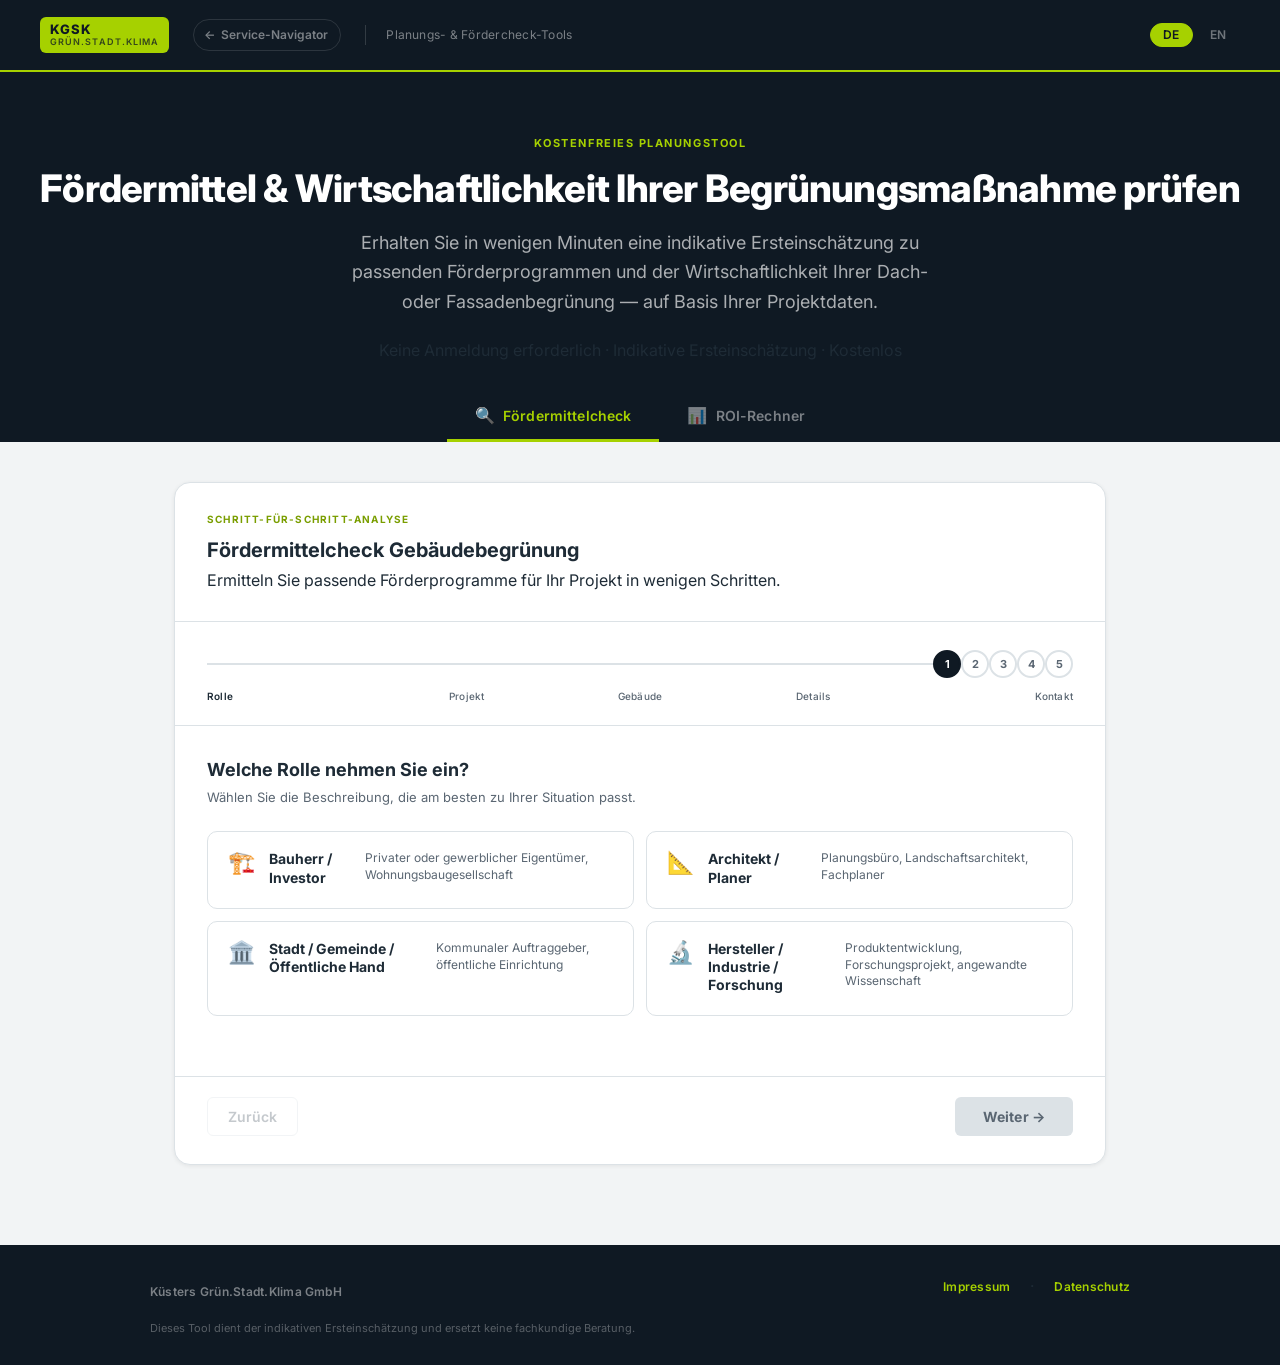
==== kgsk-tools.html @ 124f90be "Initial deploy: KGSK Service-Navigator staging" ====
<!DOCTYPE html>
<html lang="de">
<head>
<meta charset="UTF-8">
<meta name="viewport" content="width=device-width, initial-scale=1.0">
<title>Planungs-Tools — Küsters Grün.Stadt.Klima</title>
<meta name="description" content="Indikative Ersteinschätzung zu Fördermitteln und Wirtschaftlichkeit für Dach- und Fassadenbegrünungen — Küsters Grün.Stadt.Klima">
<link rel="preconnect" href="https://fonts.googleapis.com">
<link href="https://fonts.googleapis.com/css2?family=Inter:wght@300;400;500;600;700;800&display=swap" rel="stylesheet">
<link rel="stylesheet" href="styles.css">
</head>
<body>

<!-- ══════════════════════════════════════════
     HEADER
══════════════════════════════════════════ -->
<header class="site-header" role="banner">
  <a href="./projekt-navigator.html" class="logo-box" style="text-decoration:none;" aria-label="Zurück zum Service-Navigator">
    <div class="logo-name">KGSK</div>
    <div class="logo-sub">GRÜN.STADT.KLIMA</div>
  </a>
  <a href="./projekt-navigator.html" class="header-back-link" aria-label="Zum Service-Navigator">
    <span aria-hidden="true">←</span>
    <span data-i18n="nav_back_hub">Service-Navigator</span>
  </a>
  <span class="header-tagline" data-i18n="site_tagline">Planungs- &amp; Fördercheck-Tools</span>
  <div class="header-spacer"></div>
  <div class="lang-toggle" role="group" aria-label="Language selection">
    <button class="lang-btn active" id="lang-de" data-lang="de" onclick="KGSK_APP.setLang('de')" aria-label="Deutsch">DE</button>
    <button class="lang-btn" id="lang-en" data-lang="en" onclick="KGSK_APP.setLang('en')" aria-label="English">EN</button>
  </div>
</header>

<!-- ══════════════════════════════════════════
     HERO
══════════════════════════════════════════ -->
<section class="hero" aria-labelledby="hero-title">
  <div class="hero-eyebrow" data-i18n="hero_eyebrow">Kostenfreies Planungstool</div>
  <h1 id="hero-title" data-i18n="hero_title">Fördermittel &amp; Wirtschaftlichkeit Ihrer Begrünungsmaßnahme prüfen</h1>
  <p data-i18n="hero_subtitle">Erhalten Sie in wenigen Minuten eine indikative Ersteinschätzung zu passenden Förderprogrammen und der Wirtschaftlichkeit Ihrer Dach- oder Fassadenbegrünung.</p>
  <div class="hero-badge" data-i18n="hero_badge">Keine Anmeldung erforderlich · Indikative Ersteinschätzung · Kostenlos</div>

  <!-- Tab bar sits at bottom of hero -->
  <nav class="tab-bar" role="tablist" aria-label="Tools">
    <button class="tab-btn active" id="tab-fordermittelcheck" data-tab="fordermittelcheck" role="tab" aria-selected="true" aria-controls="panel-fordermittelcheck" onclick="KGSK_APP.switchTab('fordermittelcheck')">
      <span class="tab-icon" aria-hidden="true">🔍</span>
      <span data-i18n="tab_fmc">Fördermittelcheck</span>
    </button>
    <button class="tab-btn" id="tab-roi" data-tab="roi" role="tab" aria-selected="false" aria-controls="panel-roi" onclick="KGSK_APP.switchTab('roi')">
      <span class="tab-icon" aria-hidden="true">📊</span>
      <span data-i18n="tab_roi">ROI-Rechner</span>
    </button>
  </nav>
</section>

<!-- ══════════════════════════════════════════
     MAIN CONTENT
══════════════════════════════════════════ -->
<main class="main-wrap">

  <!-- ─────────────────────────────────────
       TOOL: FÖRDERMITTELCHECK
  ───────────────────────────────────────── -->
  <div class="tool-panel active" id="panel-fordermittelcheck" data-panel="fordermittelcheck" role="tabpanel" aria-labelledby="tab-fordermittelcheck">
    <div class="card">

      <!-- Card header -->
      <div class="card-header">
        <div class="eyebrow-sm" data-i18n="fmc_eyebrow">Schritt-für-Schritt-Analyse</div>
        <h2 data-i18n="fmc_title">Fördermittelcheck Gebäudebegrünung</h2>
        <p data-i18n="fmc_subtitle">Ermitteln Sie passende Förderprogramme für Ihr Projekt in wenigen Schritten.</p>
      </div>

      <!-- Progress stepper -->
      <div class="progress-wrap" id="fmc-progress" aria-label="Fortschritt">
        <div class="progress-steps" id="progress-dots">
          <div class="progress-line" id="fmc-progress-line" style="width:0%"></div>
          <div class="step-dot active" id="dot-0">1</div>
          <div class="step-dot" id="dot-1">2</div>
          <div class="step-dot" id="dot-2">3</div>
          <div class="step-dot" id="dot-3">4</div>
          <div class="step-dot" id="dot-4">5</div>
        </div>
        <div class="progress-labels">
          <span class="step-label active" id="lbl-0" data-i18n="step_label_1">Rolle</span>
          <span class="step-label" id="lbl-1" data-i18n="step_label_2">Projekt</span>
          <span class="step-label" id="lbl-2" data-i18n="step_label_3">Gebäude</span>
          <span class="step-label" id="lbl-3" data-i18n="step_label_4">Details</span>
          <span class="step-label" id="lbl-4" data-i18n="step_label_5">Kontakt</span>
        </div>
      </div>

      <!-- ── STEP 0: Actor ── -->
      <div class="fmc-step active" id="fmc-step-0" data-step="0" role="group" aria-labelledby="q-actor">
        <h3 class="step-q" id="q-actor" data-i18n="q_actor">Welche Rolle nehmen Sie ein?</h3>
        <p class="step-hint" data-i18n="q_actor_hint">Wählen Sie die Beschreibung, die am besten zu Ihrer Situation passt.</p>
        <div class="option-grid">
          <button class="option-card" data-key="actor" data-val="bauherr" onclick="KGSK_APP.selectOption('actor','bauherr')" type="button" aria-pressed="false">
            <div class="opt-icon" aria-hidden="true">🏗️</div>
            <div class="opt-title" data-i18n="actor_bauherr">Bauherr / Investor</div>
            <div class="opt-desc" data-i18n="actor_bauherr_desc">Privater oder gewerblicher Eigentümer, Wohnungsbaugesellschaft</div>
          </button>
          <button class="option-card" data-key="actor" data-val="architekt" onclick="KGSK_APP.selectOption('actor','architekt')" type="button" aria-pressed="false">
            <div class="opt-icon" aria-hidden="true">📐</div>
            <div class="opt-title" data-i18n="actor_architekt">Architekt / Planer</div>
            <div class="opt-desc" data-i18n="actor_architekt_desc">Planungsbüro, Landschaftsarchitekt, Fachplaner</div>
          </button>
          <button class="option-card" data-key="actor" data-val="kommune" onclick="KGSK_APP.selectOption('actor','kommune')" type="button" aria-pressed="false">
            <div class="opt-icon" aria-hidden="true">🏛️</div>
            <div class="opt-title" data-i18n="actor_kommune">Stadt / Gemeinde / Öffentliche Hand</div>
            <div class="opt-desc" data-i18n="actor_kommune_desc">Kommunaler Auftraggeber, öffentliche Einrichtung</div>
          </button>
          <button class="option-card" data-key="actor" data-val="hersteller" onclick="KGSK_APP.selectOption('actor','hersteller')" type="button" aria-pressed="false">
            <div class="opt-icon" aria-hidden="true">🔬</div>
            <div class="opt-title" data-i18n="actor_hersteller">Hersteller / Industrie / Forschung</div>
            <div class="opt-desc" data-i18n="actor_hersteller_desc">Produktentwicklung, Forschungsprojekt, angewandte Wissenschaft</div>
          </button>
        </div>
      </div>

      <!-- ── STEP 1: Project type ── -->
      <div class="fmc-step" id="fmc-step-1" data-step="1" role="group" aria-labelledby="q-project">
        <h3 class="step-q" id="q-project" data-i18n="q_project">Art der geplanten Begrünung?</h3>
        <p class="step-hint" data-i18n="q_project_hint">Wählen Sie die Maßnahme, die Ihrem Vorhaben am nächsten kommt.</p>
        <div class="option-grid">
          <button class="option-card" data-key="project" data-val="dach" onclick="KGSK_APP.selectOption('project','dach')" type="button" aria-pressed="false">
            <div class="opt-icon" aria-hidden="true">🌿</div>
            <div class="opt-title" data-i18n="proj_dach">Dachbegrünung</div>
            <div class="opt-desc" data-i18n="proj_dach_desc">Extensiv- oder Intensivbegrünung auf Flach- oder Schrägdach</div>
          </button>
          <button class="option-card" data-key="project" data-val="fassade" onclick="KGSK_APP.selectOption('project','fassade')" type="button" aria-pressed="false">
            <div class="opt-icon" aria-hidden="true">🌱</div>
            <div class="opt-title" data-i18n="proj_fassade">Fassadenbegrünung</div>
            <div class="opt-desc" data-i18n="proj_fassade_desc">Kletterpflanzen oder bodengebundene Fassadensysteme</div>
          </button>
          <button class="option-card" data-key="project" data-val="kombiniert" onclick="KGSK_APP.selectOption('project','kombiniert')" type="button" aria-pressed="false">
            <div class="opt-icon" aria-hidden="true">🏢</div>
            <div class="opt-title" data-i18n="proj_kombiniert">Dach + Fassade</div>
            <div class="opt-desc" data-i18n="proj_kombiniert_desc">Kombinierte Maßnahme für maximale Wirkung</div>
          </button>
          <button class="option-card" data-key="project" data-val="regenwasser" onclick="KGSK_APP.selectOption('project','regenwasser')" type="button" aria-pressed="false">
            <div class="opt-icon" aria-hidden="true">💧</div>
            <div class="opt-title" data-i18n="proj_regenwasser">Regenwassermanagement</div>
            <div class="opt-desc" data-i18n="proj_regenwasser_desc">Zisternen, Rigolen, Mulden, Versickerungsflächen</div>
          </button>
        </div>
      </div>

      <!-- ── STEP 2: Building type ── -->
      <div class="fmc-step" id="fmc-step-2" data-step="2" role="group" aria-labelledby="q-building">
        <h3 class="step-q" id="q-building" data-i18n="q_building">Art des Gebäudes?</h3>
        <p class="step-hint" data-i18n="q_building_hint">Der Gebäudetyp beeinflusst die Förderfähigkeit erheblich.</p>
        <div class="option-grid">
          <button class="option-card" data-key="building" data-val="neubau" onclick="KGSK_APP.selectOption('building','neubau')" type="button" aria-pressed="false">
            <div class="opt-icon" aria-hidden="true">🏗️</div>
            <div class="opt-title" data-i18n="build_neubau">Neubau</div>
            <div class="opt-desc" data-i18n="build_neubau_desc">Noch im Bau oder in Planung</div>
          </button>
          <button class="option-card" data-key="building" data-val="bestand" onclick="KGSK_APP.selectOption('building','bestand')" type="button" aria-pressed="false">
            <div class="opt-icon" aria-hidden="true">🏠</div>
            <div class="opt-title" data-i18n="build_bestand">Bestandsgebäude</div>
            <div class="opt-desc" data-i18n="build_bestand_desc">Sanierung oder Nachrüstung eines bestehenden Gebäudes</div>
          </button>
          <button class="option-card" data-key="building" data-val="oeffentlich" onclick="KGSK_APP.selectOption('building','oeffentlich')" type="button" aria-pressed="false">
            <div class="opt-icon" aria-hidden="true">🏛️</div>
            <div class="opt-title" data-i18n="build_oeffentlich">Öffentliches Gebäude</div>
            <div class="opt-desc" data-i18n="build_oeffentlich_desc">Schule, Verwaltung, Infrastruktur</div>
          </button>
          <button class="option-card" data-key="building" data-val="sozial" onclick="KGSK_APP.selectOption('building','sozial')" type="button" aria-pressed="false">
            <div class="opt-icon" aria-hidden="true">🏥</div>
            <div class="opt-title" data-i18n="build_sozial">Soziale Einrichtung</div>
            <div class="opt-desc" data-i18n="build_sozial_desc">Kindergarten, Pflegeeinrichtung, Gemeinschaftseinrichtung</div>
          </button>
        </div>
      </div>

      <!-- ── STEP 3: Details ── (populated by renderDetailsStep()) -->
      <div class="fmc-step" id="fmc-step-3" data-step="3" role="group" aria-labelledby="q-details">
        <!-- Populated dynamically by renderDetailsStep() in app.js -->
      </div>

      <!-- ── STEP 4: Lead capture ── (populated by renderLeadStep()) -->
      <div class="fmc-step" id="fmc-step-4" data-step="4" role="group" aria-labelledby="q-lead">
        <!-- Populated dynamically by renderLeadStep() in app.js -->
      </div>

      <!-- Step navigation -->
      <div class="step-nav" id="fmc-nav" role="navigation" aria-label="Schrittnavigation">
        <button class="btn-back" id="fmc-back" onclick="KGSK_APP.fmcBack()" disabled type="button">
          <span data-i18n="btn_back">Zurück</span>
        </button>
        <button class="btn-next" id="fmc-next" onclick="KGSK_APP.fmcNext()" disabled type="button">
          <span data-i18n="btn_next">Weiter</span>
          <span aria-hidden="true">→</span>
        </button>
      </div>

    </div><!-- /card -->

    <!-- Results wrapper (hidden until lead submitted) -->
    <div id="fmc-results-wrapper" style="display:none; margin-top: 32px;">
      <div id="fmc-results"></div>
    </div>

  </div><!-- /panel-fordermittelcheck -->


  <!-- ─────────────────────────────────────
       TOOL: ROI-RECHNER
  ───────────────────────────────────────── -->
  <div class="tool-panel" id="panel-roi" data-panel="roi" role="tabpanel" aria-labelledby="tab-roi">

    <div class="roi-intro">
      <div class="eyebrow-sm" data-i18n="roi_eyebrow">Wirtschaftlichkeitsanalyse</div>
      <h2 data-i18n="roi_title">ROI-Rechner Gebäudebegrünung</h2>
      <p data-i18n="roi_subtitle">Berechnen Sie Investitionskosten, Förderpotenzial und wirtschaftliche Effekte über einen 25-Jahres-Zeitraum.</p>
    </div>

    <div class="roi-layout">

      <!-- Inputs panel -->
      <div class="roi-inputs" role="form" aria-label="Eingabeparameter">
        <div class="panel-label" data-i18n="roi_inputs_label">Eingaben</div>

        <!-- Area -->
        <div class="roi-field">
          <label for="roi-area">
            <span data-i18n="roi_area_label">Begrünungsfläche</span>
            <span class="val" id="roi-area-val">300 m²</span>
          </label>
          <input type="range" id="roi-area" min="50" max="5000" step="50" value="300" aria-valuemin="50" aria-valuemax="5000" aria-valuenow="300">
          <div class="range-ends"><span>50 m²</span><span>5.000 m²</span></div>
        </div>

        <!-- Quality -->
        <div class="roi-field">
          <label for="roi-quality">
            <span data-i18n="roi_quality_label">Ausstattungsqualität</span>
            <span class="val" id="roi-quality-val">Standard</span>
          </label>
          <input type="range" id="roi-quality" min="1" max="3" step="1" value="2" aria-valuemin="1" aria-valuemax="3" aria-valuenow="2">
          <div class="range-ends"><span data-i18n="roi_quality_min">Einfach</span><span data-i18n="roi_quality_max">Premium</span></div>
        </div>

        <!-- Type selector -->
        <div class="type-group">
          <div class="type-group-label" data-i18n="roi_type_label">Begrünungsart</div>
          <div class="type-options" role="radiogroup" aria-label="Begrünungsart">
            <button class="type-btn active" id="type-extensiv" onclick="KGSK_APP.setROIType('extensiv')" type="button" role="radio" aria-checked="true">
              <span class="t-icon" aria-hidden="true">🌿</span>
              <span>
                <div class="t-name" data-i18n="type_extensiv">Extensivbegrünung</div>
                <div class="t-sub" data-i18n="type_extensiv_sub">Sedum, Moos, Kräuter</div>
              </span>
              <span class="t-price">40–85 €/m²</span>
            </button>
            <button class="type-btn" id="type-intensiv" onclick="KGSK_APP.setROIType('intensiv')" type="button" role="radio" aria-checked="false">
              <span class="t-icon" aria-hidden="true">🌳</span>
              <span>
                <div class="t-name" data-i18n="type_intensiv">Intensivbegrünung</div>
                <div class="t-sub" data-i18n="type_intensiv_sub">Stauden, Sträucher, Bäume</div>
              </span>
              <span class="t-price">120–320 €/m²</span>
            </button>
            <button class="type-btn" id="type-fassade" onclick="KGSK_APP.setROIType('fassade')" type="button" role="radio" aria-checked="false">
              <span class="t-icon" aria-hidden="true">🌱</span>
              <span>
                <div class="t-name" data-i18n="type_fassade">Fassadenbegrünung</div>
                <div class="t-sub" data-i18n="type_fassade_sub">Kletterpflanzen, Systeme</div>
              </span>
              <span class="t-price">80–210 €/m²</span>
            </button>
            <button class="type-btn" id="type-regenwasser" onclick="KGSK_APP.setROIType('regenwasser')" type="button" role="radio" aria-checked="false">
              <span class="t-icon" aria-hidden="true">💧</span>
              <span>
                <div class="t-name" data-i18n="type_regenwasser">Regenwassermanagement</div>
                <div class="t-sub" data-i18n="type_regenwasser_sub">Zisterne, Rigole, Mulde <span class="water-tag">Wassergebühr</span></div>
              </span>
              <span class="t-price">50–140 €/m²</span>
            </button>
          </div>
        </div>

        <!-- Bundesland -->
        <div class="land-field roi-field">
          <label class="field-label" for="roi-land" data-i18n="roi_land_label">Bundesland</label>
          <select id="roi-land" class="fmc-select" onchange="KGSK_APP.setROILand(this.value)" aria-label="Bundesland auswählen">
            <option value="nrw">Nordrhein-Westfalen</option>
            <option value="bay">Bayern</option>
            <option value="baw">Baden-Württemberg</option>
            <option value="ber">Berlin</option>
            <option value="bra">Brandenburg</option>
            <option value="bre">Bremen</option>
            <option value="ham">Hamburg</option>
            <option value="hes">Hessen</option>
            <option value="mvo">Mecklenburg-Vorpommern</option>
            <option value="nie">Niedersachsen</option>
            <option value="rhe">Rheinland-Pfalz</option>
            <option value="saa">Saarland</option>
            <option value="sac">Sachsen</option>
            <option value="sat">Sachsen-Anhalt</option>
            <option value="sch">Schleswig-Holstein</option>
            <option value="thu">Thüringen</option>
          </select>
        </div>

        <!-- Context -->
        <div class="roi-field">
          <label class="field-label" for="roi-context" data-i18n="roi_context_label">Standortkontext</label>
          <select id="roi-context" class="fmc-select" onchange="KGSK_APP.setROIContext(this.value)">
            <option value="elevated" data-i18n-opt="ctx_elevated">Erhöht / Dachebene</option>
            <option value="street_level" data-i18n-opt="ctx_street">Straßenniveau / Erdgeschoss</option>
            <option value="courtyard" data-i18n-opt="ctx_courtyard">Innenhof / rückwärtig</option>
          </select>
        </div>

        <!-- Substrate depth (for biodiversity) -->
        <div class="roi-field" id="roi-substrate-wrap">
          <label class="field-label" data-i18n="roi_substrate_label">Substrattiefe</label>
          <div class="size-btn-group" id="roi-substrate-btns">
            <button class="size-btn active" data-val="shallow" onclick="KGSK_APP.setROISubstrate('shallow')" data-i18n="substrate_shallow">Flach (&lt;8 cm)</button>
            <button class="size-btn" data-val="medium" onclick="KGSK_APP.setROISubstrate('medium')" data-i18n="substrate_medium">Mittel (8–25 cm)</button>
            <button class="size-btn" data-val="deep" onclick="KGSK_APP.setROISubstrate('deep')" data-i18n="substrate_deep">Tief (&gt;25 cm)</button>
          </div>
        </div>

        <!-- Vegetation diversity -->
        <div class="roi-field">
          <label class="field-label" data-i18n="roi_vegdiv_label">Artenvielfalt</label>
          <div class="size-btn-group">
            <button class="size-btn" data-val="mono" onclick="KGSK_APP.setROIVegDiv('mono')" data-i18n="vegdiv_mono">Monokultur</button>
            <button class="size-btn active" data-val="mixed" onclick="KGSK_APP.setROIVegDiv('mixed')" data-i18n="vegdiv_mixed">Gemischt</button>
            <button class="size-btn" data-val="diverse" onclick="KGSK_APP.setROIVegDiv('diverse')" data-i18n="vegdiv_diverse">Artenreich</button>
          </div>
        </div>

        <!-- Building use -->
        <div class="roi-field">
          <label class="field-label" for="roi-building-use" data-i18n="roi_building_use_label">Nutzung</label>
          <select id="roi-building-use" class="fmc-select" onchange="KGSK_APP.setROIBuildingUse(this.value)">
            <option value="commercial" data-i18n="use_commercial">Gewerblich</option>
            <option value="residential" data-i18n="use_residential">Wohngebäude</option>
            <option value="public" data-i18n="use_public">Öffentlich</option>
            <option value="industrial" data-i18n="use_industrial">Industrie</option>
          </select>
        </div>

      </div><!-- /roi-inputs -->

      <!-- Results panel -->
      <div class="roi-results" aria-live="polite" aria-label="Berechnungsergebnisse">
        <div class="panel-label" data-i18n="roi_results_label">Ergebnisse</div>

        <!-- Primary metrics (investment/cost) -->
        <div class="result-primary" role="region" aria-label="Hauptkennzahlen">
          <div class="rp-block">
            <div class="rp-label" data-i18n="roi_total_cost">Investitionskosten (gesamt)</div>
            <div class="rp-value" id="roi-total-cost">—</div>
            <div class="rp-note" data-i18n="roi_cost_note">inkl. Planung &amp; Material</div>
          </div>
          <div class="rp-block">
            <div class="rp-label" data-i18n="roi_net_cost">Nettokosten nach Förderung</div>
            <div class="rp-value green" id="roi-net-cost">—</div>
            <div class="rp-note" data-i18n="roi_net_note">nach indikativer Förderquote</div>
          </div>
        </div>

        <!-- Monetized benefits section -->
        <div class="benefits-section" id="roi-benefits-section">

          <!-- Section heading -->
          <div class="benefits-section-heading">
            <span data-i18n="benefits_heading">Nutzenübersicht (25-Jahres-Betrachtung)</span>
          </div>

          <!-- Cash benefits: energy + stormwater -->
          <div class="benefit-category">
            <div class="benefit-cat-label">
              <span class="benefit-cat-icon">💶</span>
              <span data-i18n="benefit_cat_cash">Laufende Einsparungen</span>
              <span class="confidence-badge confidence-medium" data-i18n="conf_medium">Mittlere Konfidenz</span>
            </div>
            <div class="benefit-cards-row">
              <div class="benefit-card" id="ben-energy">
                <div class="bc-icon">⚡</div>
                <div class="bc-label" data-i18n="roi_energy_saving">Energieeinsparung</div>
                <div class="bc-value" id="ben-energy-val">—</div>
                <div class="bc-range" id="ben-energy-range">—</div>
                <div class="bc-period" data-i18n="over_25y">über 25 Jahre</div>
              </div>
              <div class="benefit-card" id="ben-stormwater">
                <div class="bc-icon">🌧️</div>
                <div class="bc-label" data-i18n="roi_rain_saving">Regenwasser-Einsparung</div>
                <div class="bc-value" id="ben-storm-val">—</div>
                <div class="bc-range" id="ben-storm-range">—</div>
                <div class="bc-period" data-i18n="over_25y">über 25 Jahre</div>
              </div>
            </div>
          </div>

          <!-- Deferred-cost benefit: roof lifespan -->
          <div class="benefit-category" id="ben-roof-wrap">
            <div class="benefit-cat-label">
              <span class="benefit-cat-icon">🏗️</span>
              <span data-i18n="benefit_cat_deferred">Verschobene Kosten</span>
              <span class="confidence-badge confidence-high" data-i18n="conf_high">Hohe Konfidenz</span>
            </div>
            <div class="benefit-cards-row">
              <div class="benefit-card benefit-card-wide" id="ben-roof">
                <div class="bc-icon">🏛️</div>
                <div class="bc-label" data-i18n="roof_lifespan_label">Dachlebensdauer-Verlängerung</div>
                <div class="bc-value" id="ben-roof-val">—</div>
                <div class="bc-range" id="ben-roof-range">—</div>
                <div class="bc-period" data-i18n="ben_roof_note">Verschobene Dacherneuerung (1 Zyklus)</div>
                <div class="bc-assumption" id="ben-roof-assumption">—</div>
              </div>
            </div>
          </div>

          <!-- Locked detail nudge -->
          <div class="locked-nudge" id="roi-locked-nudge"></div>

          <!-- Payback bar -->
          <div class="payback-section">
            <div class="payback-header">
              <span class="pb-label" data-i18n="roi_payback">Amortisationsdauer</span>
              <span class="pb-value" id="roi-payback-val">—</span>
            </div>
            <div class="pb-track" id="roi-payback-bar-wrap">
              <div class="pb-fill good" id="roi-payback-bar" style="width:0%"></div>
            </div>
            <div class="pb-scale">
              <span>0</span><span>5</span><span>10</span><span>15</span><span>20</span>
              <span data-i18n="roi_payback_25">25 J.</span>
            </div>
          </div>

          <!-- Co-benefits (scored) -->
          <div class="benefit-category cobenefit-category">
            <div class="benefit-cat-label">
              <span class="benefit-cat-icon">🌿</span>
              <span data-i18n="benefit_cat_co">Co-Benefits (indikativ)</span>
              <span class="confidence-badge confidence-lower" data-i18n="conf_lower">Proxy-Bewertung</span>
            </div>
            <p class="section-note" id="roi-strategic-note"></p>
            <div class="cobenefit-cards">
              <!-- Biodiversity -->
              <div class="cobenefit-card" id="cob-biodiversity">
                <div class="cob-icon">🦋</div>
                <div class="cob-label" data-i18n="cob_biodiversity">Biodiversität</div>
                <div class="cob-score-wrap">
                  <div class="cob-bar-track">
                    <div class="cob-bar-fill cob-bar-bio" id="cob-bio-bar" style="width:0%"></div>
                  </div>
                  <div class="cob-score" id="cob-bio-score">—</div>
                </div>
                <div class="cob-label-val" id="cob-bio-label">—</div>
              </div>
              <!-- Air quality -->
              <div class="cobenefit-card" id="cob-airquality">
                <div class="cob-icon">💨</div>
                <div class="cob-label" data-i18n="cob_airquality">Luftqualität</div>
                <div class="cob-score-wrap">
                  <div class="cob-bar-track">
                    <div class="cob-bar-fill cob-bar-air" id="cob-air-bar" style="width:0%"></div>
                  </div>
                  <div class="cob-score" id="cob-air-score">—</div>
                </div>
                <div class="cob-label-val" id="cob-air-label">—</div>
              </div>
              <!-- Aesthetics -->
              <div class="cobenefit-card" id="cob-aesthetics">
                <div class="cob-icon">✨</div>
                <div class="cob-label" data-i18n="cob_aesthetics">Ästhetik / Aufenthaltsqualität</div>
                <div class="cob-score-wrap">
                  <div class="cob-bar-track">
                    <div class="cob-bar-fill cob-bar-aes" id="cob-aes-bar" style="width:0%"></div>
                  </div>
                  <div class="cob-score" id="cob-aes-score">—</div>
                </div>
                <div class="cob-label-val" id="cob-aes-label">—</div>
              </div>
            </div>
          </div>

        </div><!-- /benefits-section -->

        <!-- Recommended next step -->
        <div class="next-step-banner" id="roi-next-step">
          <div class="nsb-icon">→</div>
          <div class="nsb-content">
            <div class="nsb-label" data-i18n="next_step_label">Empfohlener nächster Schritt</div>
            <div class="nsb-action" id="nsb-action-text">—</div>
            <div class="nsb-service" id="nsb-service-text">—</div>
          </div>
          <a href="https://kgsk.de/kontakt" class="btn-cta-sm" target="_blank" rel="noopener noreferrer" data-i18n="cta_btn_primary" onclick="window.KGSK_ANALYTICS && KGSK_ANALYTICS.ctaClick('roi_next_step','kgsk.de/kontakt')">Anfragen</a>
        </div>

        <!-- Methodology toggle -->
        <div class="methodology-panel">
          <button class="methodology-toggle" onclick="KGSK_APP.toggleMethodology()" type="button">
            <span data-i18n="methodology_toggle">Methodikhinweise anzeigen</span>
            <span class="toggle-arrow" id="method-arrow">▼</span>
          </button>
          <div class="methodology-content" id="methodology-content" style="display:none">
            <div id="methodology-text"><!-- populated by JS --></div>
          </div>
        </div>

        <!-- ROI disclaimer -->
        <p class="disclaimer-sm" data-i18n="roi_disclaimer">Alle Werte sind Richtwerte auf Basis typischer Marktdaten.</p>

      </div><!-- /roi-results -->
    </div><!-- /roi-layout -->

    <!-- ROI CTA -->
    <div class="fmc-cta" style="margin-top:32px;">
      <div class="fmc-cta-text">
        <h4 data-i18n="roi_cta_title">Genaue Wirtschaftlichkeitsberechnung gewünscht?</h4>
        <p data-i18n="roi_cta_desc">Unser Team erstellt Ihnen eine individuelle Wirtschaftlichkeitsanalyse auf Basis Ihrer konkreten Projektdaten.</p>
      </div>
      <a href="https://kgsk.de/kontakt" class="btn-cta" target="_blank" rel="noopener noreferrer" data-i18n="cta_btn_primary" onclick="window.KGSK_ANALYTICS && KGSK_ANALYTICS.ctaClick('roi_bottom_cta','kgsk.de/kontakt')">Kostenloses Erstgespräch anfragen</a>
    </div>

  </div><!-- /panel-roi -->

</main>

<!-- ══════════════════════════════════════════
     FOOTER
══════════════════════════════════════════ -->
<footer class="site-footer" role="contentinfo">
  <div class="footer-inner">
    <div class="footer-top">
      <span class="footer-brand">Küsters Grün.Stadt.Klima GmbH</span>
      <nav class="footer-links" aria-label="Rechtliche Links">
        <a href="https://kgsk.de/impressum" target="_blank" rel="noopener noreferrer">Impressum</a>
        <span aria-hidden="true">·</span>
        <a href="https://kgsk.de/datenschutz" target="_blank" rel="noopener noreferrer">Datenschutz</a>
      </nav>
    </div>
    <p class="footer-disclaimer" data-i18n="footer_disclaimer">Dieses Tool dient der indikativen Ersteinschätzung und ersetzt keine fachkundige Beratung.</p>
  </div>
</footer>

<!-- ══════════════════════════════════════════
     SCRIPTS (order matters)
══════════════════════════════════════════ -->
<script src="i18n.js"></script>
<script src="funding-data.js"></script>
<script src="scoring.js"></script>
<script src="benefit-model.js"></script>
<script src="kgsk-analytics.js"></script>
<script src="app.js"></script>

<!-- iframe height bridge — reports content height to parent via postMessage -->
<script>
(function() {
  if (window.self === window.top) return;
  var _lastH = 0;
  function postHeight() {
    var h = Math.max(document.body.scrollHeight, document.documentElement.scrollHeight);
    if (h === _lastH) return;
    _lastH = h;
    window.parent.postMessage({ type: 'kgsk_resize', height: h }, '*');
  }
  window.addEventListener('load', postHeight);
  window.addEventListener('resize', postHeight);
  if (window.MutationObserver) {
    new MutationObserver(postHeight).observe(document.body, { childList: true, subtree: true, attributes: true });
  }
  setInterval(postHeight, 800);
})();
</script>

</body>
</html>
---- styles.css ----
/* ============================================================
   KGSK Bilingual Lead Funnel Tool — styles.css v2.0
   Design system: dark / lime / blue / white
   ============================================================ */

/* 1. Design tokens
   ============================================================ */
:root {
  --dark:        #0F1923;
  --lime:        #A6D100;
  --lime-dark:   #7A9E00;
  --lime-hover:  #6A8A00;
  --lime-pale:   #F4FADC;
  --blue:        #1E5FA8;
  --blue-pale:   #E4EEF9;
  --text:        #1E2B36;
  --muted:       #5A6672;
  --bg:          #F2F4F5;
  --white:       #FFFFFF;
  --border:      #DCE2E6;
  --shadow-sm:   0 1px 4px rgba(0,0,0,0.07);
  --shadow:      0 4px 16px rgba(0,0,0,0.10);
  --shadow-lg:   0 8px 32px rgba(0,0,0,0.12);
  --r:           10px;
  --r-sm:        6px;
  --r-lg:        16px;
  --gray-light:  #F7F8F9;
  --gray-mid:    #E5E7EB;
}

/* 2. Reset and base
   ============================================================ */
*, *::before, *::after {
  box-sizing: border-box;
  margin: 0;
  padding: 0;
}

body {
  font-family: 'Inter', -apple-system, BlinkMacSystemFont, 'Segoe UI', sans-serif;
  background: var(--bg);
  color: var(--text);
  font-size: 16px;
  line-height: 1.65;
  -webkit-font-smoothing: antialiased;
  -moz-osx-font-smoothing: grayscale;
}

a {
  color: var(--blue);
  text-decoration: underline;
  text-underline-offset: 2px;
}

a:hover {
  color: var(--dark);
}

button {
  font-family: inherit;
  cursor: pointer;
  border: none;
  background: none;
}

/* 3. Site header
   ============================================================ */
.site-header {
  background: var(--dark);
  position: sticky;
  top: 0;
  z-index: 100;
  height: 72px;
  padding: 0 40px;
  border-bottom: 2px solid var(--lime);
  display: flex;
  align-items: center;
  gap: 24px;
}

.header-left {
  display: flex;
  align-items: center;
  gap: 20px;
  flex: 1;
}

.header-divider {
  width: 1px;
  height: 28px;
  background: rgba(255,255,255,0.15);
  flex-shrink: 0;
}

.header-spacer {
  flex: 1;
}

/* 4. Logo block
   ============================================================ */
.logo-box {
  display: flex;
  flex-direction: column;
  background: var(--lime);
  padding: 5px 10px;
  border-radius: var(--r-sm);
  flex-shrink: 0;
}

.logo-name {
  font-size: 13px;
  font-weight: 800;
  color: var(--dark);
  letter-spacing: 0.08em;
  text-transform: uppercase;
  line-height: 1.2;
}

.logo-sub {
  font-size: 9px;
  font-weight: 600;
  color: var(--dark);
  letter-spacing: 0.12em;
  text-transform: uppercase;
  opacity: 0.75;
  line-height: 1.2;
}

/* 5. Language toggle
   ============================================================ */
.lang-toggle {
  display: flex;
  align-items: center;
  gap: 4px;
  flex-shrink: 0;
}

.lang-btn {
  padding: 5px 12px;
  border-radius: 20px;
  font-size: 12px;
  font-weight: 600;
  letter-spacing: 0.05em;
  cursor: pointer;
  border: 1px solid transparent;
  color: rgba(255,255,255,0.4);
  background: transparent;
  transition: color 0.15s ease, background 0.15s ease;
  line-height: 1;
}

.lang-btn:hover {
  color: rgba(255,255,255,0.8);
}

.lang-btn.active {
  background: var(--lime);
  color: var(--dark);
  border-color: var(--lime);
}

/* 6a. Header back-link to Service-Navigator
   ============================================================ */
.header-back-link {
  display: flex;
  align-items: center;
  gap: 6px;
  font-size: 12px;
  font-weight: 600;
  color: rgba(255,255,255,0.45);
  text-decoration: none;
  padding: 5px 12px 5px 10px;
  border: 1px solid rgba(255,255,255,0.12);
  border-radius: 20px;
  transition: color 0.15s, border-color 0.15s, background 0.15s;
  white-space: nowrap;
  flex-shrink: 0;
}
.header-back-link:hover {
  color: var(--lime);
  border-color: rgba(166,209,0,0.35);
  background: rgba(166,209,0,0.07);
  text-decoration: none;
}

@media (max-width: 480px) {
  .header-back-link { display: none; }
}

/* 6. Header tagline
   ============================================================ */
.header-tagline {
  font-size: 12px;
  color: rgba(255,255,255,0.45);
  letter-spacing: 0.02em;
  padding-left: 20px;
  border-left: 1px solid rgba(255,255,255,0.15);
  white-space: nowrap;
}

/* 7. Hero section
   ============================================================ */
.hero {
  background: var(--dark);
  padding: 56px 40px 0;
  text-align: center;
}

.hero-eyebrow {
  display: inline-block;
  font-size: 11px;
  font-weight: 700;
  letter-spacing: 0.14em;
  text-transform: uppercase;
  color: var(--lime);
  margin-bottom: 14px;
}

.hero h1 {
  font-size: 38px;
  font-weight: 800;
  line-height: 1.2;
  color: var(--white);
  margin-bottom: 16px;
  letter-spacing: -0.02em;
}

.hero p {
  font-size: 18px;
  color: rgba(255,255,255,0.65);
  max-width: 600px;
  margin: 0 auto 20px;
}

.hero-badge {
  display: inline-flex;
  align-items: center;
  gap: 0;
  margin: 0 auto 28px;
}

.hero-badge span {
  font-size: 11px;
  font-weight: 500;
  color: rgba(255,255,255,0.45);
  padding: 0 10px;
  letter-spacing: 0.03em;
}

.hero-badge span:not(:last-child)::after {
  content: '·';
  margin-left: 10px;
  color: rgba(255,255,255,0.25);
}

/* 8. Tab bar
   ============================================================ */
.tab-bar {
  background: var(--dark);
  display: flex;
  justify-content: center;
  gap: 0;
  padding: 0 40px;
}

.tab-btn {
  display: flex;
  align-items: center;
  gap: 8px;
  padding: 14px 28px;
  font-size: 14px;
  font-weight: 600;
  color: rgba(255,255,255,0.45);
  background: transparent;
  border: none;
  border-bottom: 3px solid transparent;
  cursor: pointer;
  transition: color 0.15s ease, border-color 0.15s ease;
  letter-spacing: 0.01em;
  white-space: nowrap;
}

.tab-btn:hover {
  color: rgba(255,255,255,0.75);
}

.tab-btn.active {
  color: var(--lime);
  border-bottom-color: var(--lime);
}

.tab-btn .tab-icon {
  font-size: 16px;
}

/* 9. Main content wrapper
   ============================================================ */
.main-wrap {
  max-width: 980px;
  margin: 0 auto;
  padding: 40px 24px 80px;
}

/* 10. Tool panel
    ============================================================ */
.tool-panel {
  display: none;
}

.tool-panel.active {
  display: block;
}

/* 11. Card
    ============================================================ */
.card {
  background: var(--white);
  border: 1px solid var(--border);
  border-radius: var(--r-lg);
  box-shadow: var(--shadow-sm);
  overflow: hidden;
}

.card-header {
  padding: 28px 32px;
  border-bottom: 1px solid var(--border);
}

.card-header h2 {
  font-size: 20px;
  font-weight: 700;
  color: var(--text);
  margin-top: 6px;
}

.card-body {
  padding: 32px;
}

/* 12. Eyebrow
    ============================================================ */
.eyebrow-sm {
  display: block;
  font-size: 10px;
  font-weight: 700;
  letter-spacing: 0.12em;
  text-transform: uppercase;
  color: var(--lime-dark);
  margin-bottom: 4px;
}

/* 13. Progress stepper
    ============================================================ */
.progress-wrap {
  padding: 28px 32px 20px;
  border-bottom: 1px solid var(--border);
  background: var(--white);
}

.progress-steps {
  display: flex;
  align-items: center;
  gap: 0;
  position: relative;
  margin-bottom: 10px;
}

.step-dot {
  width: 28px;
  height: 28px;
  border-radius: 50%;
  border: 2px solid var(--border);
  background: var(--white);
  display: flex;
  align-items: center;
  justify-content: center;
  font-size: 11px;
  font-weight: 700;
  color: var(--muted);
  z-index: 2;
  flex-shrink: 0;
  transition: background 0.2s ease, border-color 0.2s ease, color 0.2s ease;
}

.step-dot.done {
  background: var(--lime-dark);
  border-color: var(--lime-dark);
  color: var(--white);
}

.step-dot.active {
  background: var(--dark);
  border-color: var(--dark);
  color: var(--white);
}

.progress-line {
  flex: 1;
  height: 2px;
  background: var(--border);
  position: relative;
  z-index: 1;
}

.progress-line-fill {
  height: 100%;
  background: var(--lime-dark);
  transition: width 0.35s ease;
}

.progress-labels {
  display: flex;
  align-items: flex-start;
  margin-top: 8px;
}

.step-label {
  font-size: 10px;
  color: var(--muted);
  font-weight: 500;
  letter-spacing: 0.02em;
  flex: 1;
  text-align: center;
  transition: color 0.2s ease;
}

.step-label:first-child {
  text-align: left;
}

.step-label:last-child {
  text-align: right;
}

.step-label.active {
  color: var(--text);
  font-weight: 600;
}

/* 14. Step content
    ============================================================ */
.fmc-step {
  display: none;
  padding: 32px;
}

.fmc-step.active {
  display: block;
}

.step-q {
  font-size: 18px;
  font-weight: 700;
  color: var(--text);
  margin-bottom: 6px;
  line-height: 1.35;
}

.step-hint {
  font-size: 13px;
  color: var(--muted);
  margin-bottom: 24px;
  line-height: 1.5;
}

/* 15. Option cards
    ============================================================ */
.option-grid {
  display: grid;
  grid-template-columns: 1fr 1fr;
  gap: 12px;
  margin-bottom: 28px;
}

.option-card {
  border: 1.5px solid var(--border);
  border-radius: var(--r);
  padding: 18px 20px;
  cursor: pointer;
  background: var(--white);
  transition: border-color 0.15s ease, background 0.15s ease, box-shadow 0.15s ease;
  display: flex;
  align-items: flex-start;
  gap: 14px;
  text-align: left;
}

.option-card:hover {
  background: var(--lime-pale);
  border-color: var(--lime-dark);
}

.option-card.selected {
  border-color: var(--lime-dark);
  background: var(--lime-pale);
  box-shadow: 0 0 0 3px rgba(122,158,0,0.15);
}

.opt-icon {
  font-size: 22px;
  line-height: 1;
  flex-shrink: 0;
  margin-top: 1px;
}

.opt-title {
  font-size: 14px;
  font-weight: 700;
  color: var(--text);
  line-height: 1.3;
  margin-bottom: 3px;
}

.opt-desc {
  font-size: 12px;
  color: var(--muted);
  line-height: 1.4;
}

/* 16. Step 4 details
    ============================================================ */
.two-col {
  display: grid;
  grid-template-columns: 1fr 1fr;
  gap: 20px;
  margin-bottom: 24px;
}

.field-label {
  display: block;
  font-size: 12px;
  font-weight: 600;
  color: var(--text);
  margin-bottom: 7px;
  letter-spacing: 0.02em;
}

select {
  width: 100%;
  padding: 10px 14px;
  border: 1.5px solid var(--border);
  border-radius: var(--r-sm);
  font-family: inherit;
  font-size: 14px;
  color: var(--text);
  background: var(--white);
  appearance: none;
  -webkit-appearance: none;
  background-image: url("data:image/svg+xml,%3Csvg xmlns='http://www.w3.org/2000/svg' width='12' height='8' viewBox='0 0 12 8'%3E%3Cpath d='M1 1l5 5 5-5' stroke='%235A6672' stroke-width='1.5' fill='none' stroke-linecap='round' stroke-linejoin='round'/%3E%3C/svg%3E");
  background-repeat: no-repeat;
  background-position: right 12px center;
  padding-right: 36px;
  cursor: pointer;
  transition: border-color 0.15s ease, box-shadow 0.15s ease;
}

select:focus {
  outline: none;
  border-color: var(--lime-dark);
  box-shadow: 0 0 0 3px rgba(122,158,0,0.15);
}

.size-options {
  display: grid;
  grid-template-columns: repeat(3, 1fr);
  gap: 8px;
}

.size-btn {
  padding: 10px 8px;
  border: 1.5px solid var(--border);
  border-radius: var(--r-sm);
  background: var(--white);
  font-family: inherit;
  font-size: 13px;
  font-weight: 600;
  color: var(--text);
  cursor: pointer;
  text-align: center;
  transition: border-color 0.15s ease, background 0.15s ease;
}

.size-btn:hover {
  border-color: var(--lime-dark);
  background: var(--lime-pale);
}

.size-btn.selected {
  border-color: var(--lime-dark);
  background: var(--lime-pale);
  color: var(--lime-dark);
}

/* 17. Navigation buttons
    ============================================================ */
.step-nav {
  display: flex;
  align-items: center;
  justify-content: space-between;
  padding: 20px 32px 28px;
  border-top: 1px solid var(--border);
  gap: 12px;
}

.btn-back {
  padding: 10px 20px;
  border: 1.5px solid var(--border);
  border-radius: var(--r-sm);
  font-size: 14px;
  font-weight: 600;
  color: var(--muted);
  background: var(--white);
  cursor: pointer;
  transition: border-color 0.15s ease, color 0.15s ease;
}

.btn-back:hover {
  border-color: var(--text);
  color: var(--text);
}

.btn-back:disabled {
  opacity: 0.35;
  cursor: not-allowed;
}

.btn-next {
  padding: 11px 28px;
  background: var(--lime-dark);
  color: var(--white);
  border: none;
  border-radius: var(--r-sm);
  font-size: 14px;
  font-weight: 700;
  cursor: pointer;
  letter-spacing: 0.01em;
  transition: background 0.15s ease, box-shadow 0.15s ease;
}

.btn-next:hover {
  background: var(--lime-hover);
  box-shadow: 0 2px 8px rgba(106,138,0,0.35);
}

.btn-next:disabled {
  background: var(--border);
  color: var(--muted);
  cursor: not-allowed;
  box-shadow: none;
}

/* 18. Lead capture form
    ============================================================ */
.lead-step {
  padding: 32px;
}

.lead-form {
  margin-top: 24px;
}

.form-row {
  display: grid;
  grid-template-columns: 1fr 1fr;
  gap: 16px;
  margin-bottom: 16px;
}

.form-group {
  display: flex;
  flex-direction: column;
  margin-bottom: 16px;
}

.form-label {
  font-size: 12px;
  font-weight: 600;
  color: var(--text);
  margin-bottom: 7px;
  letter-spacing: 0.02em;
}

.form-label .required {
  color: #C0392B;
  margin-left: 2px;
}

.form-input {
  padding: 10px 14px;
  border: 1.5px solid var(--border);
  border-radius: var(--r-sm);
  font-family: inherit;
  font-size: 14px;
  color: var(--text);
  background: var(--white);
  transition: border-color 0.15s ease, box-shadow 0.15s ease;
  width: 100%;
}

.form-input::placeholder {
  color: var(--muted);
  opacity: 0.7;
}

.form-input:focus {
  outline: none;
  border-color: var(--lime-dark);
  box-shadow: 0 0 0 3px rgba(122,158,0,0.15);
}

.form-select {
  padding: 10px 14px;
  border: 1.5px solid var(--border);
  border-radius: var(--r-sm);
  font-family: inherit;
  font-size: 14px;
  color: var(--text);
  background: var(--white);
  appearance: none;
  -webkit-appearance: none;
  background-image: url("data:image/svg+xml,%3Csvg xmlns='http://www.w3.org/2000/svg' width='12' height='8' viewBox='0 0 12 8'%3E%3Cpath d='M1 1l5 5 5-5' stroke='%235A6672' stroke-width='1.5' fill='none' stroke-linecap='round' stroke-linejoin='round'/%3E%3C/svg%3E");
  background-repeat: no-repeat;
  background-position: right 12px center;
  padding-right: 36px;
  transition: border-color 0.15s ease, box-shadow 0.15s ease;
  width: 100%;
  cursor: pointer;
}

.form-select:focus {
  outline: none;
  border-color: var(--lime-dark);
  box-shadow: 0 0 0 3px rgba(122,158,0,0.15);
}

.radio-group {
  display: flex;
  flex-direction: column;
  gap: 8px;
  margin-bottom: 16px;
}

.radio-opt {
  display: flex;
  align-items: flex-start;
  gap: 10px;
  padding: 12px 16px;
  border: 1.5px solid var(--border);
  border-radius: var(--r-sm);
  cursor: pointer;
  transition: border-color 0.15s ease, background 0.15s ease;
}

.radio-opt:hover {
  border-color: var(--lime-dark);
  background: var(--lime-pale);
}

.radio-opt input[type="radio"] {
  margin-top: 2px;
  accent-color: var(--lime-dark);
  flex-shrink: 0;
}

.radio-opt input[type="radio"]:checked + label {
  color: var(--text);
  font-weight: 600;
}

.radio-opt label {
  font-size: 13px;
  color: var(--text);
  cursor: pointer;
  line-height: 1.45;
}

.consent-block {
  background: var(--bg);
  border: 1px solid var(--border);
  border-radius: var(--r-sm);
  padding: 14px 16px;
  margin-top: 8px;
}

.consent-check {
  display: flex;
  align-items: flex-start;
  gap: 10px;
}

.consent-check input[type="checkbox"] {
  margin-top: 3px;
  accent-color: var(--lime-dark);
  flex-shrink: 0;
}

.consent-check label {
  font-size: 12px;
  color: var(--muted);
  line-height: 1.5;
  cursor: pointer;
}

/* 19. Results section
    ============================================================ */
.fmc-results {
  padding: 32px;
}

.results-summary {
  background: var(--lime-pale);
  border: 1.5px solid var(--lime-dark);
  border-radius: var(--r);
  padding: 24px;
  margin-bottom: 28px;
}

.results-summary h3 {
  font-size: 15px;
  font-weight: 700;
  color: var(--text);
  margin-bottom: 4px;
}

.result-potential {
  display: flex;
  align-items: baseline;
  gap: 8px;
  margin-top: 8px;
}

.pot-amount {
  font-size: 32px;
  font-weight: 800;
  color: var(--lime-dark);
  line-height: 1;
  letter-spacing: -0.02em;
}

.pot-label {
  font-size: 14px;
  color: var(--muted);
}

.programs-list {
  display: flex;
  flex-direction: column;
  gap: 14px;
  margin-bottom: 28px;
}

.program-card {
  background: var(--white);
  border: 1px solid var(--border);
  border-radius: var(--r);
  padding: 20px 24px;
  display: grid;
  grid-template-columns: auto 1fr;
  gap: 16px;
  align-items: start;
  box-shadow: var(--shadow-sm);
  transition: box-shadow 0.15s ease;
}

.program-card:hover {
  box-shadow: var(--shadow);
}

.program-card.highlight {
  background: var(--lime-pale);
  border-color: var(--lime-dark);
}

.prog-badge {
  padding: 4px 9px;
  border-radius: 20px;
  font-size: 10px;
  font-weight: 700;
  letter-spacing: 0.08em;
  text-transform: uppercase;
  white-space: nowrap;
}

.prog-badge.federal {
  background: var(--dark);
  color: var(--lime);
}

.prog-badge.land {
  background: var(--blue-pale);
  color: var(--blue);
}

.prog-badge.kommunal {
  background: #EEF4EE;
  color: #2D6A2D;
}

.prog-badge.steuer {
  background: #FFF3E0;
  color: #B45309;
}

.prog-badge.spar {
  background: var(--bg);
  color: var(--muted);
}

.prog-content {
  min-width: 0;
}

.prog-name {
  font-size: 15px;
  font-weight: 700;
  color: var(--text);
  margin-bottom: 4px;
  line-height: 1.3;
}

.prog-amount {
  font-size: 18px;
  font-weight: 800;
  color: var(--lime-dark);
  margin-bottom: 6px;
  letter-spacing: -0.01em;
}

.prog-desc {
  font-size: 13px;
  color: var(--muted);
  line-height: 1.5;
  margin-bottom: 8px;
}

.prog-why {
  font-size: 12px;
  color: var(--text);
  background: rgba(166,209,0,0.12);
  border-left: 3px solid var(--lime-dark);
  padding: 6px 10px;
  border-radius: 0 var(--r-sm) var(--r-sm) 0;
  margin-bottom: 10px;
  line-height: 1.5;
}

.prog-source-link {
  font-size: 12px;
  color: var(--blue);
  text-decoration: underline;
  text-underline-offset: 2px;
  display: inline-flex;
  align-items: center;
  gap: 4px;
}

.prog-source-link::after {
  content: '↗';
  font-size: 10px;
}

.prog-source-link:hover {
  color: #154e8e;
}

.prog-meta {
  display: flex;
  align-items: center;
  gap: 10px;
  flex-wrap: wrap;
  margin-top: 8px;
}

.prog-last-checked {
  font-size: 11px;
  color: var(--muted);
  opacity: 0.75;
}

.indicative-tag {
  display: inline-block;
  font-size: 10px;
  font-weight: 600;
  letter-spacing: 0.06em;
  text-transform: uppercase;
  background: #FFF3E0;
  color: #B45309;
  padding: 2px 8px;
  border-radius: 20px;
}

.source-badge {
  display: inline-block;
  font-size: 11px;
  font-weight: 600;
  background: var(--blue-pale);
  color: var(--blue);
  padding: 2px 8px;
  border-radius: 20px;
}

/* 20. CTA section
    ============================================================ */
.fmc-cta {
  background: var(--dark);
  border-radius: var(--r-lg);
  padding: 40px;
  margin-top: 24px;
}

.fmc-cta h3 {
  font-size: 20px;
  font-weight: 800;
  color: var(--white);
  margin-bottom: 8px;
  letter-spacing: -0.01em;
}

.fmc-cta p {
  font-size: 14px;
  color: rgba(255,255,255,0.55);
  margin-bottom: 24px;
  max-width: 520px;
}

.cta-services {
  margin-bottom: 28px;
}

.service-cards {
  display: grid;
  grid-template-columns: 1fr 1fr;
  gap: 12px;
}

.service-card {
  background: rgba(255,255,255,0.07);
  border: 1px solid rgba(255,255,255,0.12);
  border-radius: var(--r);
  padding: 16px 18px;
  transition: background 0.15s ease, border-color 0.15s ease;
}

.service-card:hover {
  background: rgba(255,255,255,0.11);
  border-color: rgba(166,209,0,0.35);
}

.sc-name {
  font-size: 13px;
  font-weight: 700;
  color: var(--white);
  margin-bottom: 4px;
  line-height: 1.3;
}

.sc-desc {
  font-size: 12px;
  color: rgba(255,255,255,0.55);
  line-height: 1.45;
}

.service-card-icon {
  font-size: 18px;
  margin-bottom: 8px;
}

.service-card-title {
  font-size: 13px;
  font-weight: 700;
  color: var(--white);
  margin-bottom: 3px;
  line-height: 1.3;
}

.service-card-desc {
  font-size: 12px;
  color: rgba(255,255,255,0.45);
  line-height: 1.45;
}

.cta-actions {
  display: flex;
  align-items: center;
  gap: 12px;
  flex-wrap: wrap;
}

.btn-cta {
  display: inline-flex;
  align-items: center;
  gap: 8px;
  padding: 13px 28px;
  background: var(--lime);
  color: var(--dark);
  border: none;
  border-radius: var(--r-sm);
  font-family: inherit;
  font-size: 15px;
  font-weight: 800;
  cursor: pointer;
  letter-spacing: 0.01em;
  transition: background 0.15s ease, box-shadow 0.15s ease;
  text-decoration: none;
}

.btn-cta:hover {
  background: var(--lime-dark);
  color: var(--white);
  box-shadow: 0 4px 14px rgba(122,158,0,0.4);
  text-decoration: none;
}

.btn-cta-secondary {
  display: inline-flex;
  align-items: center;
  gap: 8px;
  padding: 12px 24px;
  background: transparent;
  color: var(--white);
  border: 1.5px solid rgba(255,255,255,0.35);
  border-radius: var(--r-sm);
  font-family: inherit;
  font-size: 14px;
  font-weight: 600;
  cursor: pointer;
  transition: border-color 0.15s ease, background 0.15s ease;
  text-decoration: none;
}

.btn-cta-secondary:hover {
  border-color: rgba(255,255,255,0.65);
  background: rgba(255,255,255,0.07);
  text-decoration: none;
  color: var(--white);
}

/* 21. Disclaimer
    ============================================================ */
.disclaimer-sm {
  font-size: 11px;
  color: var(--muted);
  line-height: 1.5;
  opacity: 0.8;
}

.disclaimer-block {
  background: var(--bg);
  border: 1px solid var(--border);
  border-radius: var(--r-sm);
  padding: 14px 18px;
  margin-top: 20px;
}

.disclaimer-block p {
  font-size: 11px;
  color: var(--muted);
  line-height: 1.6;
}

.restart-link {
  display: inline-block;
  font-size: 13px;
  color: var(--lime-dark);
  text-decoration: underline;
  text-underline-offset: 2px;
  cursor: pointer;
  margin-top: 12px;
  background: none;
  border: none;
  font-family: inherit;
}

.restart-link:hover {
  color: var(--lime-hover);
}

/* 22. ROI tool styles
    ============================================================ */
.roi-intro {
  margin-bottom: 28px;
}

.roi-intro h2 {
  font-size: 20px;
  font-weight: 700;
  color: var(--text);
  margin-bottom: 6px;
}

.roi-intro p {
  font-size: 14px;
  color: var(--muted);
  line-height: 1.6;
}

.roi-layout {
  display: grid;
  grid-template-columns: 340px 1fr;
  gap: 24px;
  align-items: start;
}

.roi-inputs {
  background: var(--white);
  border: 1px solid var(--border);
  border-radius: var(--r-lg);
  padding: 28px 24px;
  box-shadow: var(--shadow-sm);
}

.roi-results {
  display: flex;
  flex-direction: column;
  gap: 16px;
}

.roi-field {
  margin-bottom: 20px;
}

.roi-field:last-child {
  margin-bottom: 0;
}

.panel-label {
  display: block;
  font-size: 12px;
  font-weight: 700;
  color: var(--text);
  letter-spacing: 0.04em;
  text-transform: uppercase;
  margin-bottom: 10px;
}

.type-group {
  display: block;
  margin-bottom: 4px;
}

.type-btn {
  border: 1.5px solid var(--border);
  border-radius: var(--r-sm);
  padding: 12px 10px;
  background: var(--white);
  cursor: pointer;
  text-align: center;
  transition: border-color 0.15s ease, background 0.15s ease;
  display: flex;
  flex-direction: column;
  align-items: center;
  gap: 4px;
}

.type-btn:hover {
  border-color: var(--lime-dark);
  background: var(--lime-pale);
}

.type-btn.active {
  border-color: var(--lime-dark);
  background: var(--lime-pale);
  box-shadow: 0 0 0 2px rgba(122,158,0,0.15);
}

.t-icon {
  font-size: 20px;
  line-height: 1;
}

.t-name {
  font-size: 12px;
  font-weight: 700;
  color: var(--text);
  line-height: 1.2;
}

.t-sub {
  font-size: 10px;
  color: var(--muted);
  line-height: 1.2;
}

.t-price {
  font-size: 11px;
  font-weight: 600;
  color: var(--lime-dark);
  line-height: 1.2;
}

.water-tag {
  display: inline-block;
  font-size: 10px;
  font-weight: 600;
  background: var(--blue-pale);
  color: var(--blue);
  padding: 2px 7px;
  border-radius: 20px;
  margin-top: 4px;
}

.land-field {
  margin-top: 14px;
  padding-top: 14px;
  border-top: 1px solid var(--border);
}

/* 23. ROI result blocks
    ============================================================ */
.result-primary {
  background: var(--white);
  border: 1px solid var(--border);
  border-radius: var(--r-lg);
  padding: 24px;
  box-shadow: var(--shadow-sm);
  display: grid;
  grid-template-columns: 1fr 1fr;
  gap: 20px;
}

.rp-block {
  display: flex;
  flex-direction: column;
  gap: 4px;
}

.rp-label {
  font-size: 11px;
  font-weight: 600;
  color: var(--muted);
  letter-spacing: 0.06em;
  text-transform: uppercase;
}

.rp-value {
  font-size: 28px;
  font-weight: 800;
  color: var(--text);
  letter-spacing: -0.02em;
  line-height: 1;
}

.rp-value.green {
  color: var(--lime-dark);
}

.rp-value.orange {
  color: #B45309;
}

.rp-note {
  font-size: 11px;
  color: var(--muted);
  line-height: 1.4;
}

.metric-grid {
  display: grid;
  grid-template-columns: 1fr 1fr;
  gap: 10px;
}

.metric-box {
  background: var(--white);
  border: 1px solid var(--border);
  border-radius: var(--r);
  padding: 16px 18px;
  box-shadow: var(--shadow-sm);
}

.metric-box.pos {
  border-left: 3px solid var(--lime-dark);
}

.metric-box.neg {
  border-left: 3px solid #C0392B;
}

.metric-box.info {
  border-left: 3px solid var(--blue);
}

.mb-label {
  font-size: 11px;
  font-weight: 600;
  color: var(--muted);
  text-transform: uppercase;
  letter-spacing: 0.05em;
  margin-bottom: 6px;
}

.mb-value {
  font-size: 20px;
  font-weight: 800;
  color: var(--text);
  letter-spacing: -0.01em;
  line-height: 1;
}

.mb-value.pos {
  color: var(--lime-dark);
}

.mb-value.neg {
  color: #C0392B;
}

.mb-value.info {
  color: var(--blue);
}

.mb-sub {
  font-size: 11px;
  color: var(--muted);
  margin-top: 4px;
  line-height: 1.4;
}

.payback-section {
  background: var(--white);
  border: 1px solid var(--border);
  border-radius: var(--r-lg);
  padding: 24px;
  box-shadow: var(--shadow-sm);
}

.payback-header {
  display: flex;
  align-items: baseline;
  justify-content: space-between;
  margin-bottom: 14px;
}

.payback-header h4 {
  font-size: 14px;
  font-weight: 700;
  color: var(--text);
}

.payback-value {
  font-size: 16px;
  font-weight: 800;
  color: var(--lime-dark);
}

.pb-track {
  width: 100%;
  height: 10px;
  background: var(--bg);
  border-radius: 5px;
  overflow: hidden;
  margin-bottom: 6px;
}

.pb-fill {
  height: 100%;
  border-radius: 5px;
  transition: width 0.5s ease;
}

.pb-fill.good {
  background: var(--lime-dark);
}

.pb-fill.ok {
  background: #F59E0B;
}

.pb-fill.long {
  background: #F97316;
}

.pb-fill.never {
  background: #C0392B;
}

.pb-scale {
  display: flex;
  justify-content: space-between;
  font-size: 10px;
  color: var(--muted);
}

.flow-bars {
  background: var(--white);
  border: 1px solid var(--border);
  border-radius: var(--r-lg);
  padding: 24px;
  box-shadow: var(--shadow-sm);
}

.flow-bars h4 {
  font-size: 14px;
  font-weight: 700;
  color: var(--text);
  margin-bottom: 16px;
}

.bar-row {
  display: grid;
  grid-template-columns: 120px 1fr 80px;
  align-items: center;
  gap: 12px;
  margin-bottom: 10px;
}

.bar-row:last-child {
  margin-bottom: 0;
}

.bar-meta {
  font-size: 12px;
  color: var(--muted);
  font-weight: 500;
  text-align: right;
}

.bar-track {
  height: 8px;
  background: var(--bg);
  border-radius: 4px;
  overflow: hidden;
}

.bar-fill {
  height: 100%;
  border-radius: 4px;
  background: var(--lime-dark);
  transition: width 0.4s ease;
}

.bar-label {
  font-size: 12px;
  color: var(--text);
  font-weight: 500;
}

.bar-value {
  font-size: 12px;
  font-weight: 700;
  color: var(--text);
  text-align: right;
}

/* 24. Footer
    ============================================================ */
.site-footer {
  background: var(--dark);
  padding: 28px 40px;
  margin-top: auto;
}

.footer-inner {
  max-width: 980px;
  margin: 0 auto;
}

.footer-links {
  display: flex;
  align-items: center;
  gap: 20px;
  margin-bottom: 10px;
  flex-wrap: wrap;
}

.footer-links a {
  font-size: 12px;
  font-weight: 600;
  color: var(--lime);
  text-decoration: none;
  letter-spacing: 0.02em;
  transition: color 0.15s ease;
}

.footer-links a:hover {
  color: var(--lime-dark);
}

.footer-sep {
  font-size: 12px;
  color: rgba(255,255,255,0.2);
}

.footer-disclaimer {
  font-size: 11px;
  color: rgba(255,255,255,0.3);
  line-height: 1.6;
  max-width: 780px;
}

/* 25. Range input styling
    ============================================================ */
input[type="range"] {
  width: 100%;
  accent-color: var(--lime-dark);
  height: 4px;
  cursor: pointer;
}

input[type="range"]::-webkit-slider-thumb {
  accent-color: var(--lime-dark);
}

.range-ends {
  display: flex;
  justify-content: space-between;
  font-size: 12px;
  color: var(--muted);
  margin-top: 5px;
}

/* 26. Responsive — 768px
    ============================================================ */
@media (max-width: 768px) {
  .option-grid {
    grid-template-columns: 1fr;
  }

  .two-col {
    grid-template-columns: 1fr;
  }

  .roi-layout {
    grid-template-columns: 1fr;
  }

  .metric-grid {
    grid-template-columns: 1fr 1fr;
  }

  .site-header {
    padding: 0 20px;
  }

  .hero {
    padding: 40px 20px 0;
  }

  .main-wrap {
    padding: 24px 16px 60px;
  }

  .card-header {
    padding: 20px 20px;
  }

  .card-body {
    padding: 20px;
  }

  .fmc-step {
    padding: 20px;
  }

  .fmc-results {
    padding: 20px;
  }

  .fmc-cta {
    flex-direction: column;
    align-items: flex-start;
    padding: 28px 20px;
  }

  .cta-services .service-cards {
    grid-template-columns: 1fr;
  }

  .step-nav {
    padding: 16px 20px 20px;
  }

  .lead-step {
    padding: 20px;
  }

  .form-row {
    grid-template-columns: 1fr;
  }

  .tab-bar {
    padding: 0 16px;
    overflow-x: auto;
    justify-content: flex-start;
  }

  .tab-btn {
    padding: 14px 20px;
    white-space: nowrap;
  }

  .progress-wrap {
    padding: 20px 20px 16px;
  }

  .result-primary {
    grid-template-columns: 1fr;
  }

  .service-cards {
    grid-template-columns: 1fr;
  }

  .benefit-cards-row {
    grid-template-columns: 1fr;
  }

  .next-step-banner {
    flex-wrap: wrap;
  }

  .type-options {
    grid-template-columns: 1fr;
  }

  .roi-inputs {
    position: static;
  }

  .cobenefit-card {
    grid-template-columns: 24px 1fr auto;
    gap: 6px;
  }
}

/* 27. Responsive — 480px
    ============================================================ */
@media (max-width: 480px) {
  .hero h1 {
    font-size: 28px;
  }

  .result-primary {
    grid-template-columns: 1fr;
  }

  .tab-btn {
    padding: 12px 18px;
    font-size: 14px;
  }

  .pot-amount {
    font-size: 26px;
  }

  .rp-value {
    font-size: 22px;
  }

  .header-tagline {
    display: none;
  }

  .type-group {
    grid-template-columns: 1fr 1fr;
  }

  .cta-actions {
    flex-direction: column;
    align-items: stretch;
  }

  .btn-cta,
  .btn-cta-secondary {
    width: 100%;
    justify-content: center;
  }

  .cta-btns {
    flex-direction: column;
  }

  .cta-btns .btn-cta,
  .cta-btns .btn-cta-secondary {
    width: 100%;
    justify-content: center;
  }

  .next-step-banner {
    gap: 8px;
  }

  .nsb-content {
    flex: 1 1 100%;
  }

  .btn-cta-sm {
    align-self: flex-start;
  }
}

/* 28. Utility classes
    ============================================================ */
.hidden {
  display: none !important;
}

.sr-only {
  position: absolute;
  width: 1px;
  height: 1px;
  padding: 0;
  margin: -1px;
  overflow: hidden;
  clip: rect(0, 0, 0, 0);
  white-space: nowrap;
  border: 0;
}

.text-center {
  text-align: center;
}

.mt-8 {
  margin-top: 8px;
}

.mt-16 {
  margin-top: 16px;
}

.mt-24 {
  margin-top: 24px;
}

.w-full {
  width: 100%;
}

/* ── Layout helpers missing from initial build ── */

.size-btn-group {
  display: flex;
  flex-wrap: wrap;
  gap: 8px;
}

.size-btn.active {
  border-color: var(--lime-dark);
  background: var(--lime-pale);
  color: var(--lime-dark);
}

.type-group-label {
  font-size: 12px;
  font-weight: 600;
  color: var(--text);
  margin-bottom: 8px;
  letter-spacing: 0.02em;
  display: block;
}

.type-options {
  display: grid;
  grid-template-columns: 1fr 1fr;
  gap: 8px;
}

.footer-top {
  display: flex;
  align-items: center;
  justify-content: space-between;
  margin-bottom: 10px;
  flex-wrap: wrap;
  gap: 12px;
}

.footer-brand {
  font-size: 12px;
  font-weight: 600;
  color: rgba(255,255,255,0.45);
  letter-spacing: 0.02em;
}

.cta-inner {
  display: flex;
  flex-direction: column;
  gap: 20px;
}

.cta-btns {
  display: flex;
  gap: 12px;
  flex-wrap: wrap;
}

/* ── EXTENDED BENEFIT MODEL STYLES ── */

.benefits-section {
  margin-top: 16px;
}

.benefits-section-heading {
  font-size: 11px;
  font-weight: 700;
  letter-spacing: 1.5px;
  text-transform: uppercase;
  color: var(--muted);
  margin-bottom: 12px;
  padding-bottom: 8px;
  border-bottom: 1px solid var(--border);
}

.benefit-category {
  margin-bottom: 16px;
}

.benefit-cat-label {
  display: flex;
  align-items: center;
  gap: 8px;
  font-size: 12px;
  font-weight: 700;
  color: var(--muted);
  text-transform: uppercase;
  letter-spacing: 0.5px;
  margin-bottom: 8px;
}

.benefit-cat-icon { font-size: 14px; }

.confidence-badge {
  font-size: 10px;
  font-weight: 600;
  padding: 2px 7px;
  border-radius: 50px;
  text-transform: none;
  letter-spacing: 0;
}
.confidence-high   { background: #e0f4e8; color: #1a7a46; }
.confidence-medium { background: var(--blue-pale); color: var(--blue); }
.confidence-lower  { background: var(--gray-mid); color: var(--muted); }

.benefit-cards-row {
  display: grid;
  grid-template-columns: 1fr 1fr;
  gap: 10px;
}

.benefit-card {
  background: var(--white);
  border: 1px solid var(--border);
  border-radius: var(--r-sm);
  padding: 14px 16px;
}

.benefit-card-wide {
  grid-column: 1 / -1;
}

.bc-icon { font-size: 18px; margin-bottom: 4px; }

.bc-label {
  font-size: 11px;
  font-weight: 700;
  text-transform: uppercase;
  letter-spacing: 0.5px;
  color: var(--muted);
  margin-bottom: 5px;
}

.bc-value {
  font-size: 22px;
  font-weight: 800;
  color: var(--lime-dark);
  line-height: 1;
  margin-bottom: 3px;
}

.bc-range {
  font-size: 11px;
  color: var(--muted);
  margin-bottom: 3px;
}

.bc-period {
  font-size: 11px;
  color: var(--muted);
}

.bc-assumption {
  font-size: 11px;
  color: var(--muted);
  font-style: italic;
  margin-top: 6px;
  line-height: 1.4;
}

/* Co-benefits */
.cobenefit-category { margin-bottom: 14px; }

.cobenefit-cards {
  display: flex;
  flex-direction: column;
  gap: 8px;
}

.cobenefit-card {
  background: var(--white);
  border: 1px solid var(--border);
  border-radius: var(--r-sm);
  padding: 12px 14px;
  display: grid;
  grid-template-columns: 24px 1fr auto;
  gap: 8px;
  align-items: center;
}

.cob-icon { font-size: 16px; }
.cob-label { font-size: 13px; font-weight: 600; color: var(--text); }

.cob-score-wrap {
  grid-column: 2;
  display: flex;
  align-items: center;
  gap: 8px;
}

.cob-bar-track {
  flex: 1;
  height: 8px;
  background: var(--gray-mid);
  border-radius: 4px;
  overflow: hidden;
}

.cob-bar-fill {
  height: 100%;
  border-radius: 4px;
  transition: width 0.6s ease;
}

.cob-bar-bio { background: linear-gradient(90deg, #27ae60, #2ecc71); }
.cob-bar-air { background: linear-gradient(90deg, var(--blue), #5dade2); }
.cob-bar-aes { background: linear-gradient(90deg, var(--lime-dark), var(--lime)); }

.cob-score {
  font-size: 12px;
  font-weight: 700;
  color: var(--dark);
  white-space: nowrap;
  min-width: 42px;
  text-align: right;
}

.cob-label-val {
  grid-column: 2;
  font-size: 11px;
  color: var(--muted);
  font-weight: 600;
}

/* Next step banner */
.next-step-banner {
  background: var(--blue-pale);
  border: 1px solid #b8d0ec;
  border-radius: var(--r);
  padding: 14px 16px;
  display: flex;
  align-items: center;
  gap: 12px;
  margin-bottom: 14px;
}

.nsb-icon {
  font-size: 20px;
  font-weight: 800;
  color: var(--blue);
  flex-shrink: 0;
}

.nsb-content { flex: 1; }

.nsb-label {
  font-size: 10px;
  font-weight: 700;
  text-transform: uppercase;
  letter-spacing: 1px;
  color: var(--blue);
  margin-bottom: 2px;
}

.nsb-action {
  font-size: 14px;
  font-weight: 700;
  color: var(--dark);
  margin-bottom: 2px;
}

.nsb-service {
  font-size: 12px;
  color: var(--muted);
}

.btn-cta-sm {
  padding: 8px 14px;
  background: var(--blue);
  color: var(--white);
  font-size: 13px;
  font-weight: 700;
  border-radius: var(--r-sm);
  text-decoration: none;
  white-space: nowrap;
  flex-shrink: 0;
  transition: background 0.15s;
}
.btn-cta-sm:hover { background: #1850a0; }

/* ── Lead send-status indicator (FMC results) ── */
.fmc-send-status {
  display: flex;
  align-items: flex-start;
  gap: 10px;
  padding: 13px 16px;
  border-radius: var(--r-sm);
  font-size: 13px;
  font-weight: 500;
  margin: 0 0 18px;
  flex-wrap: wrap;
  border: 1px solid transparent;
}
.fmc-send-status.pending {
  background: var(--gray-light);
  color: var(--muted);
  border-color: var(--gray-mid);
}
.fmc-send-status.sent {
  background: rgba(122,158,0,0.09);
  color: var(--lime-dark);
  border-color: rgba(122,158,0,0.25);
}
.fmc-send-status.not-configured {
  background: #FFFBEA;
  color: #7A5F00;
  border-color: #F0D879;
  flex-direction: column;
}
.fmc-send-status.failed {
  background: #FFF5F5;
  color: #B03030;
  border-color: #F5C6C6;
  flex-direction: column;
}
.ssi-row { display: flex; align-items: center; gap: 8px; }
.ssi-icon { flex-shrink: 0; font-style: normal; }
.ssi-text { line-height: 1.45; }
.ssi-fallback {
  display: flex;
  gap: 10px;
  flex-wrap: wrap;
  margin-top: 10px;
}
.ssi-copy,
.ssi-mailto {
  display: inline-flex;
  align-items: center;
  gap: 5px;
  padding: 7px 14px;
  border-radius: var(--r-sm);
  font-size: 12px;
  font-weight: 600;
  cursor: pointer;
  text-decoration: none;
  border: 1.5px solid var(--border);
  background: var(--white);
  color: var(--text);
  transition: background 0.15s, border-color 0.15s;
  font-family: inherit;
}
.ssi-copy:hover,
.ssi-mailto:hover { background: var(--bg); border-color: var(--muted); }

/* Methodology panel */
.methodology-panel {
  border: 1px solid var(--border);
  border-radius: var(--r-sm);
  margin-bottom: 12px;
  overflow: hidden;
}

.methodology-toggle {
  width: 100%;
  padding: 12px 16px;
  background: var(--gray-light);
  border: none;
  text-align: left;
  font-family: 'Inter', sans-serif;
  font-size: 13px;
  font-weight: 600;
  color: var(--muted);
  cursor: pointer;
  display: flex;
  justify-content: space-between;
  align-items: center;
  transition: background 0.15s;
}
.methodology-toggle:hover { background: var(--gray-mid); color: var(--dark); }

.methodology-content {
  padding: 16px;
  background: var(--white);
}

.method-section {
  margin-bottom: 14px;
}

.method-section h4 {
  font-size: 12px;
  font-weight: 700;
  color: var(--dark);
  text-transform: uppercase;
  letter-spacing: 0.5px;
  margin-bottom: 8px;
}

.method-section ul {
  margin: 0;
  padding-left: 16px;
}

.method-section li {
  font-size: 12px;
  color: var(--muted);
  line-height: 1.55;
  margin-bottom: 4px;
}

.method-expert {
  font-size: 12px;
  color: var(--blue);
  font-style: italic;
  border-top: 1px solid var(--border);
  padding-top: 10px;
  margin-top: 6px;
}

/* ── REFINEMENT: unit/confidence indicators ── */

.bc-range {
  color: var(--muted);
  font-size: 11px;
  margin-bottom: 2px;
}

.locked-nudge {
  font-size: 12px;
  color: var(--blue);
  background: var(--blue-pale);
  border: 1px solid #b8d0ec;
  border-radius: var(--r-sm);
  padding: 8px 12px;
  margin-bottom: 12px;
  text-align: center;
  font-weight: 500;
}

.section-note {
  font-size: 12px;
  color: var(--muted);
  font-style: italic;
  margin: 0 0 10px;
  line-height: 1.5;
}

.method-intro {
  background: var(--gray-light);
  border-radius: var(--r-sm);
  padding: 12px 14px;
  margin-bottom: 14px;
}

.method-intro p {
  font-size: 12px;
  color: var(--muted);
  margin: 0;
  line-height: 1.55;
}

/* Confidence badge sizing fix for narrow panels */
.benefit-cat-label .confidence-badge {
  font-size: 9px;
  padding: 2px 6px;
}
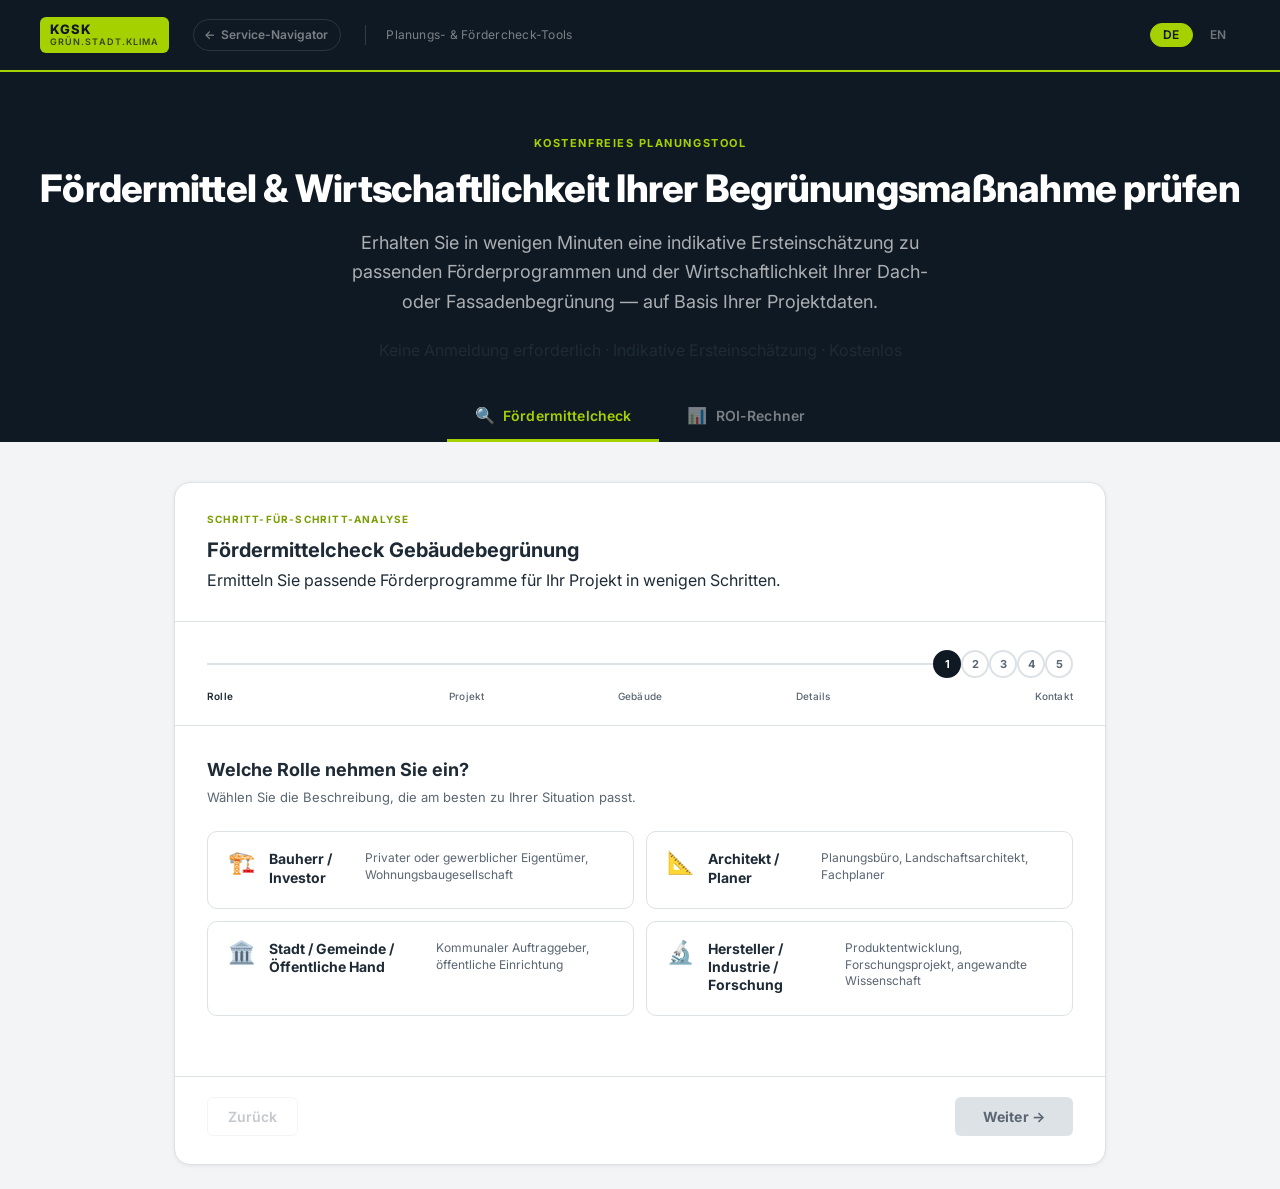
==== commit 10492271: "fix: remove footer, reduce bottom padding on tool pages" ====
--- a/kgsk-tools.html
+++ b/kgsk-tools.html
@@ -527,23 +527,6 @@
 </main>
 
 <!-- ══════════════════════════════════════════
-     FOOTER
-══════════════════════════════════════════ -->
-<footer class="site-footer" role="contentinfo">
-  <div class="footer-inner">
-    <div class="footer-top">
-      <span class="footer-brand">Küsters Grün.Stadt.Klima GmbH</span>
-      <nav class="footer-links" aria-label="Rechtliche Links">
-        <a href="https://kgsk.de/impressum" target="_blank" rel="noopener noreferrer">Impressum</a>
-        <span aria-hidden="true">·</span>
-        <a href="https://kgsk.de/datenschutz" target="_blank" rel="noopener noreferrer">Datenschutz</a>
-      </nav>
-    </div>
-    <p class="footer-disclaimer" data-i18n="footer_disclaimer">Dieses Tool dient der indikativen Ersteinschätzung und ersetzt keine fachkundige Beratung.</p>
-  </div>
-</footer>
-
-<!-- ══════════════════════════════════════════
      SCRIPTS (order matters)
 ══════════════════════════════════════════ -->
 <script src="i18n.js"></script>
--- a/styles.css
+++ b/styles.css
@@ -248,7 +248,7 @@
 }
 
 .hero-badge span:not(:last-child)::after {
-  content: '·';
+  content: '\B7';
   margin-left: 10px;
   color: rgba(255,255,255,0.25);
 }
@@ -298,7 +298,7 @@
 .main-wrap {
   max-width: 980px;
   margin: 0 auto;
-  padding: 40px 24px 80px;
+  padding: 40px 24px 24px;
 }
 
 /* 10. Tool panel
@@ -955,7 +955,7 @@
 }
 
 .prog-source-link::after {
-  content: '↗';
+  content: '\2197';
   font-size: 10px;
 }
 
@@ -1091,8 +1091,8 @@
   align-items: center;
   gap: 8px;
   padding: 13px 28px;
-  background: var(--lime);
-  color: var(--dark);
+  background: var(--lime-dark);
+  color: var(--white);
   border: none;
   border-radius: var(--r-sm);
   font-family: inherit;
@@ -1105,7 +1105,7 @@
 }
 
 .btn-cta:hover {
-  background: var(--lime-dark);
+  background: var(--lime-hover);
   color: var(--white);
   box-shadow: 0 4px 14px rgba(122,158,0,0.4);
   text-decoration: none;
@@ -1547,7 +1547,6 @@
 .site-footer {
   background: var(--dark);
   padding: 28px 40px;
-  margin-top: auto;
 }
 
 .footer-inner {
@@ -1637,7 +1636,7 @@
   }
 
   .main-wrap {
-    padding: 24px 16px 60px;
+    padding: 24px 16px 24px;
   }
 
   .card-header {
